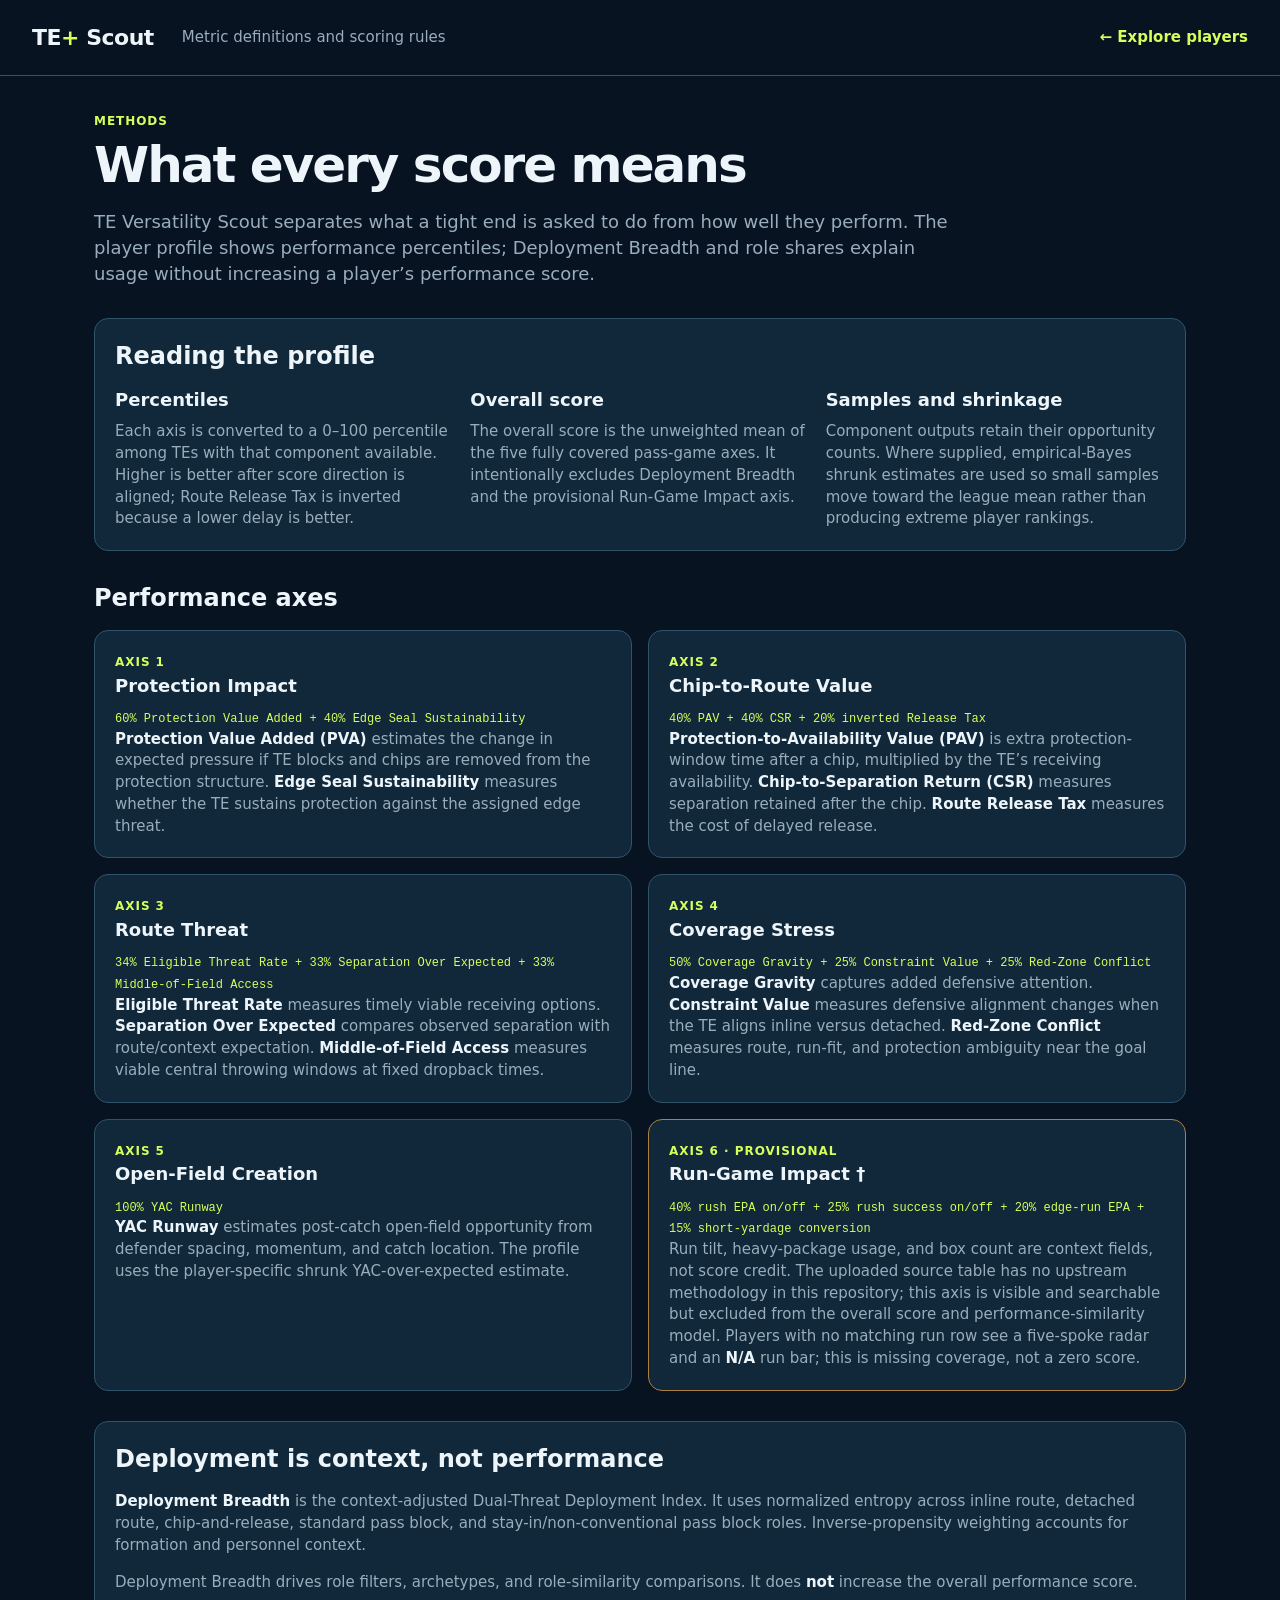
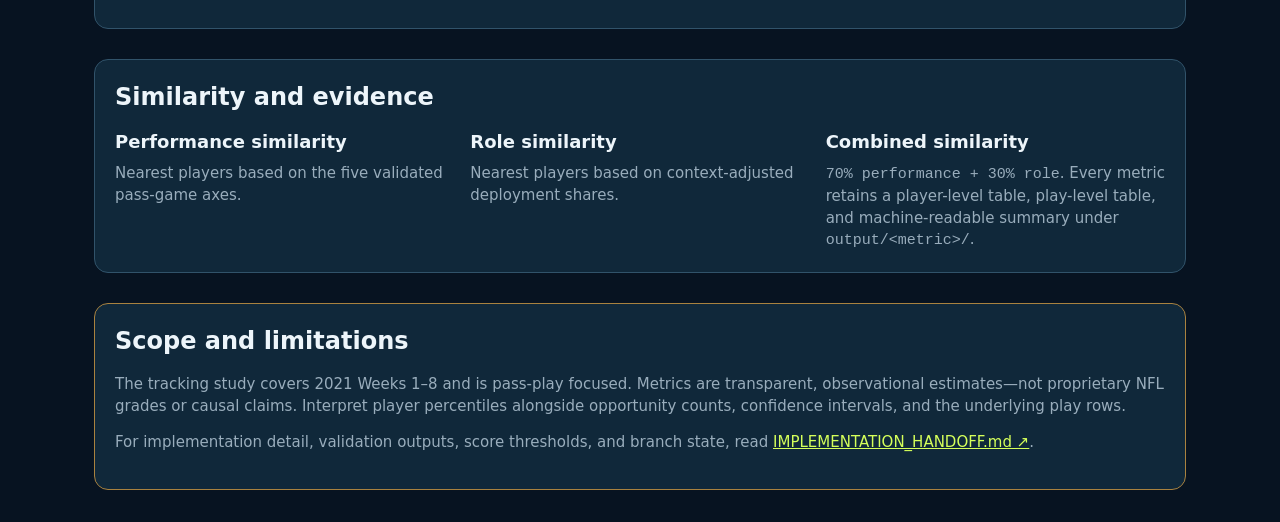
==== web/methodology.html @ 26055962 "Add TE versatility scout submission Co-authored-by: Copilot <223556219+Copilot@users.noreply.github." ====
<!doctype html>
<html lang="en">
  <head>
    <meta charset="utf-8">
    <meta name="viewport" content="width=device-width, initial-scale=1">
    <title>Methodology · TE Versatility Scout</title>
    <link rel="stylesheet" href="styles.css">
  </head>
  <body>
    <header>
      <a class="brand" href="index.html">TE<span>+</span> Scout</a>
      <p>Metric definitions and scoring rules</p>
      <a class="methodology" href="index.html">← Explore players</a>
    </header>
    <main class="methodology-page">
      <span class="eyebrow">METHODS</span>
      <h1>What every score means</h1>
      <p class="lead">TE Versatility Scout separates what a tight end is asked to do from how well they perform. The player profile shows performance percentiles; Deployment Breadth and role shares explain usage without increasing a player’s performance score.</p>

      <section class="panel">
        <h2>Reading the profile</h2>
        <div class="method-grid">
          <div><h3>Percentiles</h3><p>Each axis is converted to a 0–100 percentile among TEs with that component available. Higher is better after score direction is aligned; Route Release Tax is inverted because a lower delay is better.</p></div>
          <div><h3>Overall score</h3><p>The overall score is the unweighted mean of the five fully covered pass-game axes. It intentionally excludes Deployment Breadth and the provisional Run-Game Impact axis.</p></div>
          <div><h3>Samples and shrinkage</h3><p>Component outputs retain their opportunity counts. Where supplied, empirical-Bayes shrunk estimates are used so small samples move toward the league mean rather than producing extreme player rankings.</p></div>
        </div>
      </section>

      <section>
        <h2>Performance axes</h2>
        <div class="metric-cards">
          <article class="panel metric-card">
            <span class="eyebrow">AXIS 1</span><h3>Protection Impact</h3>
            <p><code>60% Protection Value Added + 40% Edge Seal Sustainability</code></p>
            <p><b>Protection Value Added (PVA)</b> estimates the change in expected pressure if TE blocks and chips are removed from the protection structure. <b>Edge Seal Sustainability</b> measures whether the TE sustains protection against the assigned edge threat.</p>
          </article>
          <article class="panel metric-card">
            <span class="eyebrow">AXIS 2</span><h3>Chip-to-Route Value</h3>
            <p><code>40% PAV + 40% CSR + 20% inverted Release Tax</code></p>
            <p><b>Protection-to-Availability Value (PAV)</b> is extra protection-window time after a chip, multiplied by the TE’s receiving availability. <b>Chip-to-Separation Return (CSR)</b> measures separation retained after the chip. <b>Route Release Tax</b> measures the cost of delayed release.</p>
          </article>
          <article class="panel metric-card">
            <span class="eyebrow">AXIS 3</span><h3>Route Threat</h3>
            <p><code>34% Eligible Threat Rate + 33% Separation Over Expected + 33% Middle-of-Field Access</code></p>
            <p><b>Eligible Threat Rate</b> measures timely viable receiving options. <b>Separation Over Expected</b> compares observed separation with route/context expectation. <b>Middle-of-Field Access</b> measures viable central throwing windows at fixed dropback times.</p>
          </article>
          <article class="panel metric-card">
            <span class="eyebrow">AXIS 4</span><h3>Coverage Stress</h3>
            <p><code>50% Coverage Gravity + 25% Constraint Value + 25% Red-Zone Conflict</code></p>
            <p><b>Coverage Gravity</b> captures added defensive attention. <b>Constraint Value</b> measures defensive alignment changes when the TE aligns inline versus detached. <b>Red-Zone Conflict</b> measures route, run-fit, and protection ambiguity near the goal line.</p>
          </article>
          <article class="panel metric-card">
            <span class="eyebrow">AXIS 5</span><h3>Open-Field Creation</h3>
            <p><code>100% YAC Runway</code></p>
            <p><b>YAC Runway</b> estimates post-catch open-field opportunity from defender spacing, momentum, and catch location. The profile uses the player-specific shrunk YAC-over-expected estimate.</p>
          </article>
          <article class="panel metric-card provisional-card">
            <span class="eyebrow">AXIS 6 · PROVISIONAL</span><h3>Run-Game Impact †</h3>
            <p><code>40% rush EPA on/off + 25% rush success on/off + 20% edge-run EPA + 15% short-yardage conversion</code></p>
            <p>Run tilt, heavy-package usage, and box count are context fields, not score credit. The uploaded source table has no upstream methodology in this repository; this axis is visible and searchable but excluded from the overall score and performance-similarity model. Players with no matching run row see a five-spoke radar and an <b>N/A</b> run bar; this is missing coverage, not a zero score.</p>
          </article>
        </div>
      </section>

      <section class="panel">
        <h2>Deployment is context, not performance</h2>
        <p><b>Deployment Breadth</b> is the context-adjusted Dual-Threat Deployment Index. It uses normalized entropy across inline route, detached route, chip-and-release, standard pass block, and stay-in/non-conventional pass block roles. Inverse-propensity weighting accounts for formation and personnel context.</p>
        <p>Deployment Breadth drives role filters, archetypes, and role-similarity comparisons. It does <b>not</b> increase the overall performance score.</p>
      </section>

      <section class="panel">
        <h2>Similarity and evidence</h2>
        <div class="method-grid">
          <div><h3>Performance similarity</h3><p>Nearest players based on the five validated pass-game axes.</p></div>
          <div><h3>Role similarity</h3><p>Nearest players based on context-adjusted deployment shares.</p></div>
          <div><h3>Combined similarity</h3><p><code>70% performance + 30% role</code>. Every metric retains a player-level table, play-level table, and machine-readable summary under <code>output/&lt;metric&gt;/</code>.</p></div>
        </div>
      </section>

      <section class="panel caveat">
        <h2>Scope and limitations</h2>
        <p>The tracking study covers 2021 Weeks 1–8 and is pass-play focused. Metrics are transparent, observational estimates—not proprietary NFL grades or causal claims. Interpret player percentiles alongside opportunity counts, confidence intervals, and the underlying play rows.</p>
        <p>For implementation detail, validation outputs, score thresholds, and branch state, read <a href="../IMPLEMENTATION_HANDOFF.md" target="_blank">IMPLEMENTATION_HANDOFF.md ↗</a>.</p>
      </section>
    </main>
  </body>
</html>
---- web/styles.css ----
:root {
  --bg: #071321;
  --surface: #10283a;
  --surface-light: #163449;
  --line: #31536a;
  --text: #edf5fa;
  --muted: #99adbc;
  --accent: #d5ff5a;
  --blue: #6ca8ff;
  --good: #74d59a;
}

* { box-sizing: border-box; }
body { margin: 0; background: var(--bg); color: var(--text); font: 15px/1.45 Inter, ui-sans-serif, system-ui, sans-serif; }
header { height: 76px; border-bottom: 1px solid var(--line); display: flex; align-items: center; gap: 28px; padding: 0 max(32px, calc((100vw - 1440px) / 2)); }
.brand { color: var(--text); font-size: 22px; font-weight: 800; text-decoration: none; letter-spacing: -.5px; }
.brand span { color: var(--accent); }
header p { color: var(--muted); margin: 0; flex: 1; }
.methodology { color: var(--accent); font-weight: 700; text-decoration: none; }
main { max-width: 1440px; margin: auto; padding: 34px; }
.intro { background: linear-gradient(110deg, #17364a, #102330); border: 1px solid var(--line); border-radius: 18px; padding: 34px; display: flex; justify-content: space-between; gap: 24px; }
.eyebrow { color: var(--accent); font-size: 12px; font-weight: 800; letter-spacing: .08em; text-transform: uppercase; }
h1 { margin: 7px 0; font-size: clamp(30px, 4vw, 50px); line-height: 1.05; letter-spacing: -.04em; }
h2 { margin: 0 0 16px; font-size: 24px; } h3 { margin: 0 0 18px; font-size: 18px; }
.intro p, .caption { color: var(--muted); margin: 0; }
.intro .provisional-note { color: #f5cc6b; font-size: 12px; margin-top: 12px; max-width: 700px; }
.snapshot { display: grid; grid-template-columns: repeat(3, minmax(74px, 1fr)); align-content: center; gap: 4px 22px; }
.snapshot strong { color: var(--accent); font-size: 32px; } .snapshot span { color: var(--muted); font-size: 12px; text-transform: uppercase; }
.workspace { display: grid; grid-template-columns: 290px 1fr; gap: 24px; margin-top: 26px; }
.explorer, .panel { background: var(--surface); border: 1px solid var(--line); border-radius: 14px; padding: 20px; }
label { display: block; color: var(--muted); font-size: 12px; font-weight: 700; margin: 13px 0; text-transform: uppercase; letter-spacing: .04em; }
input, select { width: 100%; margin-top: 5px; padding: 10px; border: 1px solid var(--line); border-radius: 8px; color: var(--text); background: var(--bg); font: inherit; }
.player-list { border-top: 1px solid var(--line); margin: 18px -20px -20px; max-height: 660px; overflow-y: auto; }
.player { background: transparent; border: 0; border-bottom: 1px solid #244457; color: var(--text); cursor: pointer; display: block; padding: 14px 20px; text-align: left; width: 100%; }
.player:hover, .player.selected { background: var(--surface-light); }
.player strong { display: block; }.player small { color: var(--muted); }.player .mini-score { color: var(--accent); float: right; font-weight: 800; }
.profile-heading { display: flex; align-items: end; justify-content: space-between; margin: 5px 4px 24px; }
.profile-heading h2 { font-size: 42px; letter-spacing: -.04em; margin: 4px 0; }.profile-heading p { color: var(--muted); margin: 0; }
.profile-heading .profile-note { color: #f5cc6b; font-size: 12px; margin-top: 8px; max-width: 670px; }
.score { text-align: right; }.score span { color: var(--muted); display: block; font-size: 11px; font-weight: 800; }.score strong { color: var(--accent); font-size: 60px; line-height: .9; }.score small { color: var(--muted); font-size: 20px; }
.profile-grid { display: grid; grid-template-columns: 1fr 1fr; gap: 20px; margin-top: 20px; }
.radar-panel { min-height: 500px; }.radar-panel canvas { display: block; height: auto; max-width: 100%; width: 100%; }
.caption { font-size: 12px; text-align: center; }
.axis-row, .role-row { display: grid; grid-template-columns: 160px 1fr 42px; gap: 10px; align-items: center; margin: 16px 0; }
.axis-row span, .role-row span { font-weight: 700; }.bar { background: #27465a; border-radius: 99px; height: 11px; overflow: hidden; }.bar i { background: linear-gradient(90deg, var(--blue), var(--accent)); border-radius: inherit; display: block; height: 100%; }
.role-row i { background: var(--good); }.value { color: var(--accent); font-weight: 800; text-align: right; }
.panel-title-row { align-items: center; display: flex; justify-content: space-between; gap: 16px; }.panel-title-row select { width: auto; margin: 0; }
.similar { border-bottom: 1px solid #244457; cursor: pointer; display: grid; grid-template-columns: 1fr auto; gap: 8px; padding: 13px 0; }.similar:hover { color: var(--accent); }.similar small { color: var(--muted); }.similar strong { color: var(--accent); }
.empty-state { background: var(--surface); border: 1px dashed var(--line); border-radius: 14px; color: var(--muted); padding: 60px 20px; text-align: center; }
.methodology-page { max-width: 1160px; }.methodology-page > h1 { margin-bottom: 14px; }.lead { color: var(--muted); font-size: 18px; max-width: 880px; }.methodology-page section { margin-top: 30px; }.methodology-page h2 { margin-bottom: 14px; }.methodology-page p { color: var(--muted); }.methodology-page b { color: var(--text); }.methodology-page a { color: var(--accent); }.method-grid, .metric-cards { display: grid; gap: 16px; grid-template-columns: repeat(3, 1fr); }.method-grid h3, .metric-card h3 { margin-bottom: 8px; }.method-grid p, .metric-card p { margin: 0; }.metric-cards { grid-template-columns: repeat(2, 1fr); }.metric-card code { color: var(--accent); font-size: 12px; }.provisional-card { border-color: #a9823f; }.caveat { border-color: #a9823f; }
@media (max-width: 900px) { .method-grid, .metric-cards { grid-template-columns: 1fr; } }
@media (max-width: 900px) { header { padding: 0 18px; } header p { display: none; } main { padding: 18px; }.intro, .workspace, .profile-grid { grid-template-columns: 1fr; display: grid; }.snapshot { grid-template-columns: repeat(3, 1fr); }.player-list { max-height: 300px; }.axis-row, .role-row { grid-template-columns: 120px 1fr 38px; }.profile-heading h2 { font-size: 34px; } }
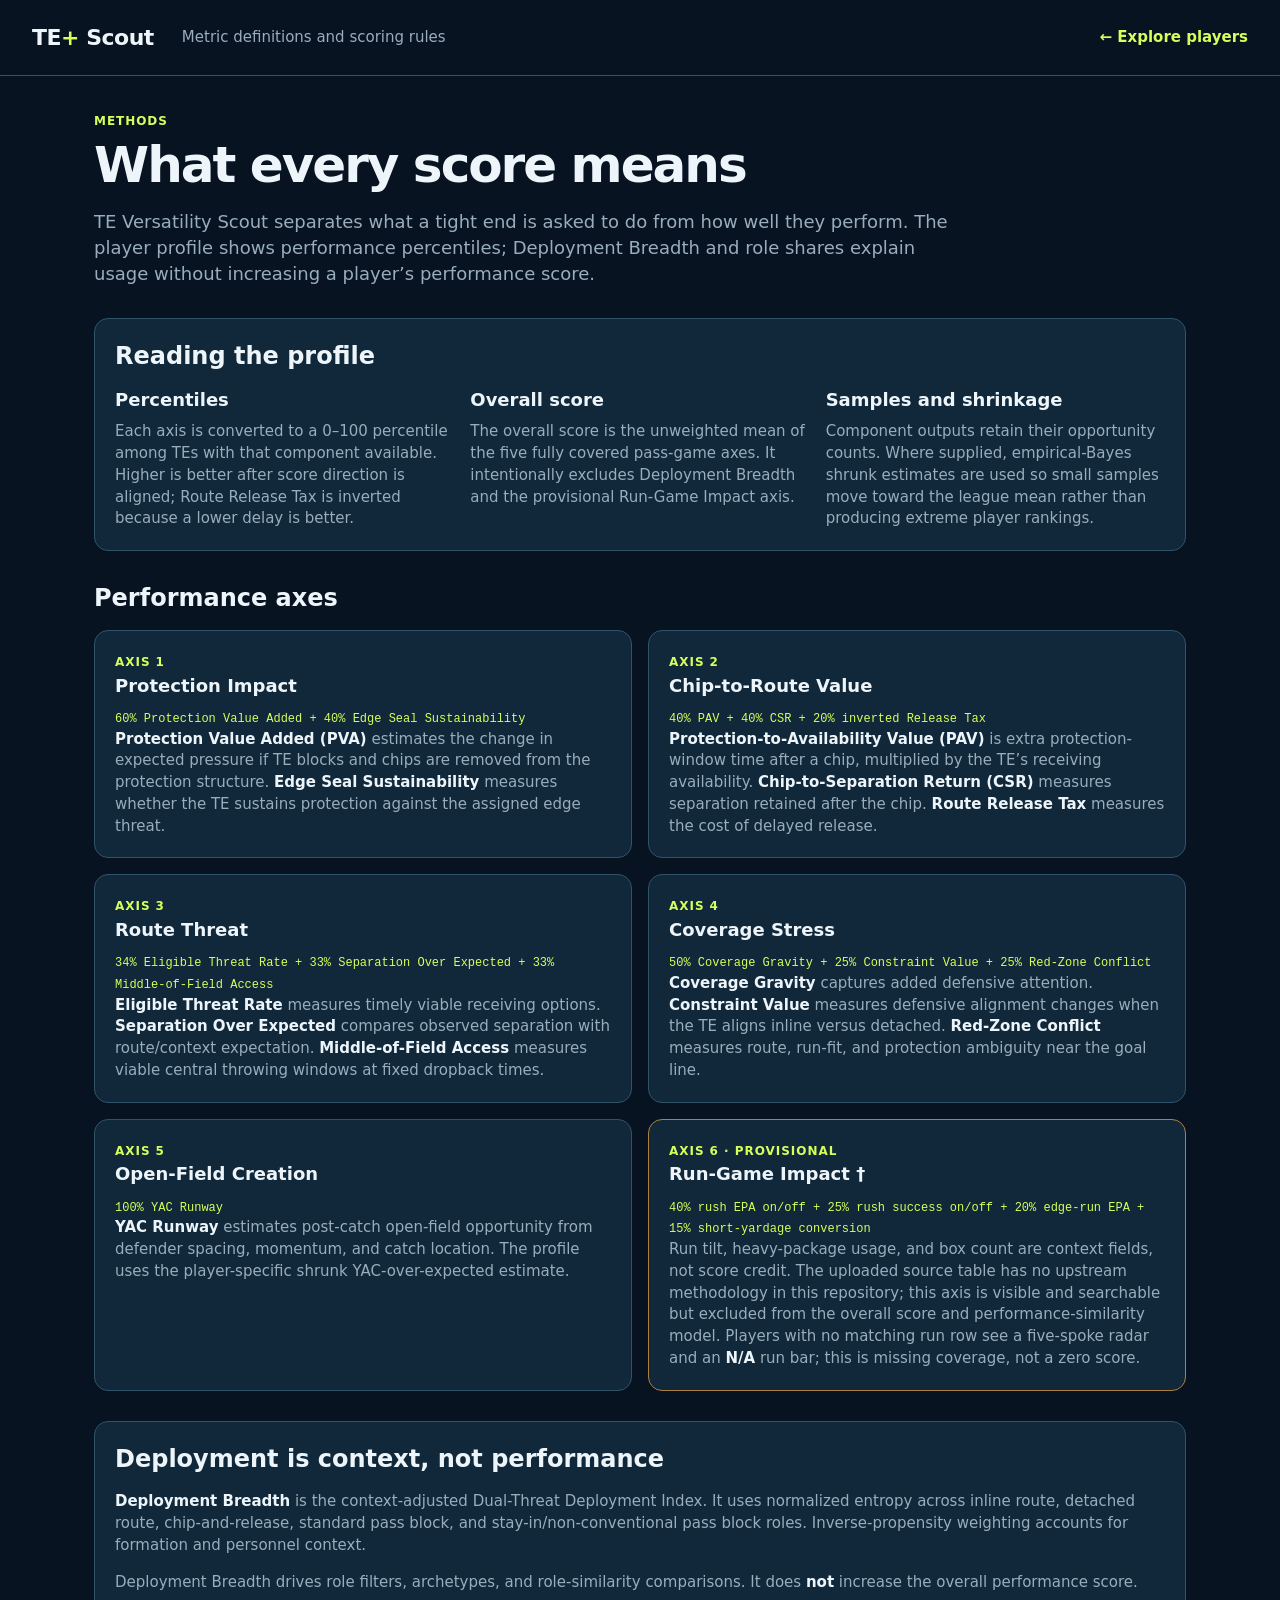
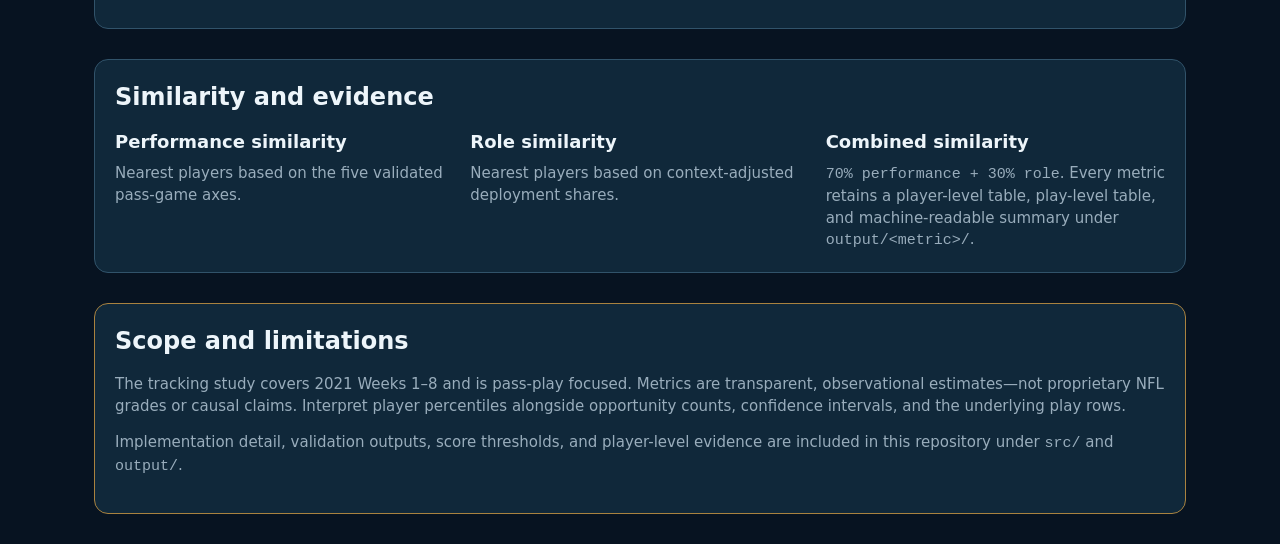
==== commit 9318f0cc: "Add portable offline visualizer Co-authored-by: Copilot <223556219+Copilot@users.noreply.github.com>" ====
--- a/web/methodology.html
+++ b/web/methodology.html
@@ -80,7 +80,7 @@
       <section class="panel caveat">
         <h2>Scope and limitations</h2>
         <p>The tracking study covers 2021 Weeks 1–8 and is pass-play focused. Metrics are transparent, observational estimates—not proprietary NFL grades or causal claims. Interpret player percentiles alongside opportunity counts, confidence intervals, and the underlying play rows.</p>
-        <p>For implementation detail, validation outputs, score thresholds, and branch state, read <a href="../IMPLEMENTATION_HANDOFF.md" target="_blank">IMPLEMENTATION_HANDOFF.md ↗</a>.</p>
+        <p>Implementation detail, validation outputs, score thresholds, and player-level evidence are included in this repository under <code>src/</code> and <code>output/</code>.</p>
       </section>
     </main>
   </body>
